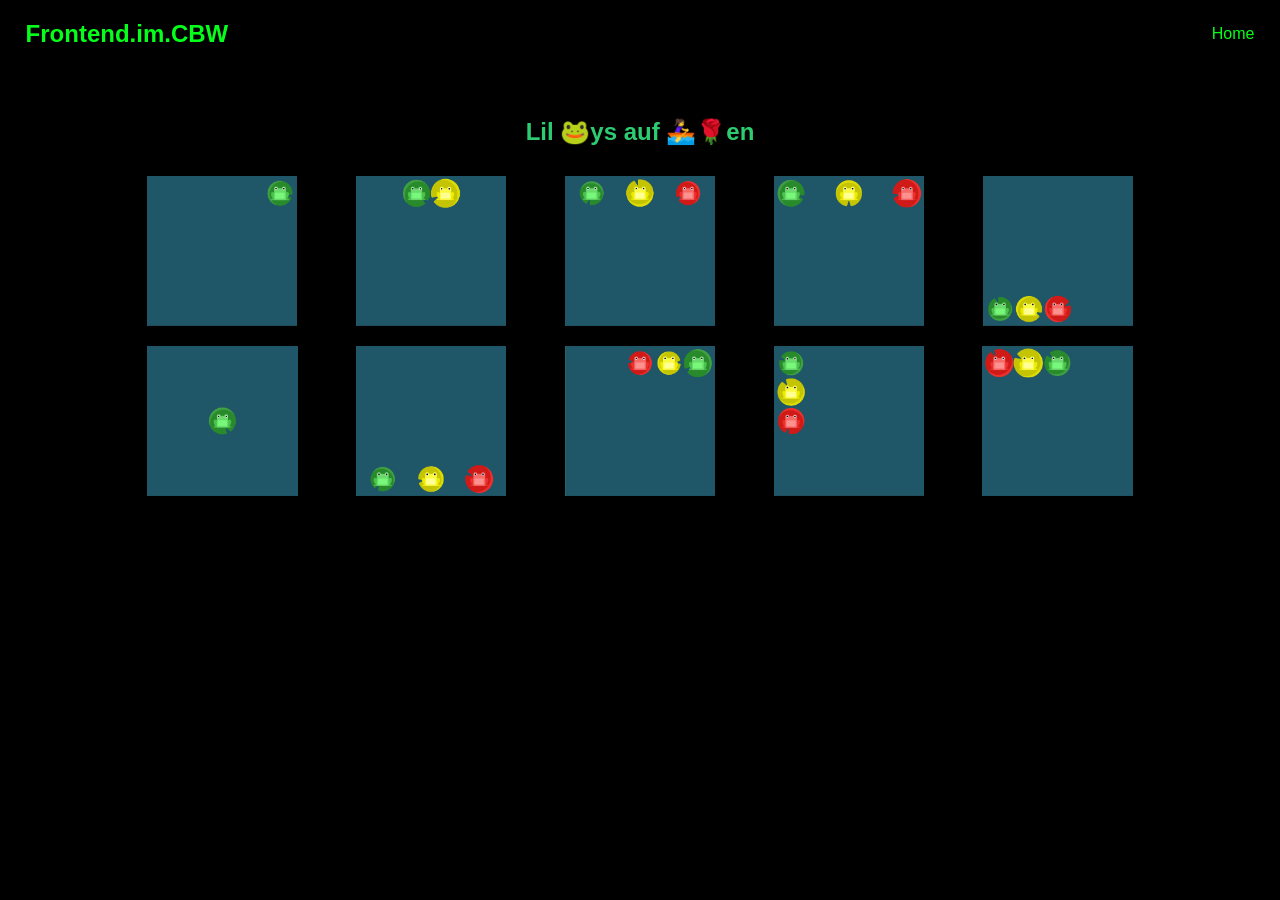
==== index.html @ af6330e0 "Mein erster Upload" ====
<!DOCTYPE html>
<html lang="en">
<head>
    <meta charset="UTF-8">
    <meta name="viewport" content="width=device-width, initial-scale=1.0">
    <link rel="stylesheet" href="css/styles.css">
    <title>Document</title>
</head>
<body>

<header class="main-header">
  <div class="logo">Frontend.im.CBW</div>
  <nav>
    <ul class="nav-links">
      <li><a href="#">Home</a></li>
    </ul>
  </nav>
</header>

    <section class="hero-section">
  <h1 >Lil 🐸ys auf 🚣‍♀️🌹en</h1>
  <div class="hero-grid">
    <div class="box"><img src="assets/01-teich.png"></div>
    <div class="box"><img src="assets/02-teich.png"></div>
    <div class="box"><img src="assets/03-teich.png"></div>
    <div class="box"><img src="assets/04-teich.png"></div>
    <div class="box"><img src="assets/05-teich.png"></div>
    <div class="box"><img src="assets/06-teich.png"></div>
    <div class="box"><img src="assets/07-teich.png"></div>
    <div class="box"><img src="assets/08-teich.png"></div>
    <div class="box"><img src="assets/09-teich.png"></div>
    <div class="box"><img src="assets/10-teich.png"></div>
  </div>

</section>
</body>
</html>
---- css/styles.css ----
/* Grund-Setup */
* {
  margin: 0;
  padding: 0;
  box-sizing: border-box;
  font-family: 'Segoe UI', sans-serif;
  background-color: #000000;
}

.main-header {
  display: flex;
  justify-content: space-between; /* Schiebt Logo nach links, Nav nach rechts */
  align-items: center;        /* Zentriert alles vertikal */
  padding: 20px 2%;          /* Abstand nach innen */
  background-color: #000000;
  box-shadow: 0 2px 10px rgba(0,0,0,0.1); /* Sanfter Schatten */
  position: sticky;           /* Bleibt oben kleben */
  top: 0;
  z-index: 1000;
}

.logo {
  font-size: 1.5rem;
  font-weight: bold;
  color: #06ff1a;
  cursor: pointer;
}

.nav-links {
  list-style: none;           /* Entfernt die Aufzählungspunkte */
  display: flex;
  gap: 25px;                  /* Abstand zwischen den Links */
}

.nav-links a {
  text-decoration: none;      /* Entfernt den Unterstrich */
  color: #06ff1a;
  transition: color 0.3s;     /* Sanfter Übergang beim Drüberfahren */
}

.nav-links a:hover {
  color: #ff0000;             /* Farbe ändert sich beim Hovern */
}

/*Hero section*/

.hero-section {
  padding: 50px 10%;
  text-align: center;
  background-color: #000000;
}

.hero-section h1 {
  margin-bottom: 30px;
  color: #2ecc71; 
}

.hero-grid {
  display: grid;
  /* Erstellt 5 Spalten, die alle gleich breit sind (1fr = 1 fraction) */
  grid-template-columns: repeat(5, 1fr); 
  /* Abstand zwischen den Kästen */
  gap: 20px; 
}

.box {
  background-color: #ffffff;
  color: rgb(255, 65, 65);
  height: 150px; /* Höhe der Kästen */
  display: flex;
  align-items: center;
  justify-content: center;
  font-size: 1.5rem;
  font-weight: bold;
  border-radius: 10px;
  transition: transform 0.3s, background-color 0.3s;
  cursor: pointer;
  overflow: hidden; /* Schneidet alles ab, was über den Rand der Box geht */
  padding: 0;       /* Falls du vorher Padding hattest, nimm es für Bilder weg */
  flex-shrink: 0; 
  flex-basis: auto;
}

  .box img {
  width: 100% !important;
  height: 100% !important;
  object-fit: contain !important; /* WICHTIG: Das Bild wird beschnitten, damit es nicht verzerrt */
  display: block;   /* Entfernt kleine Lücken unter dem Bild */
}

/* Ein kleiner Effekt beim Drüberfahren */
.box:hover {
  transform: scale(1.05);
  background-color: #0056b3;
}
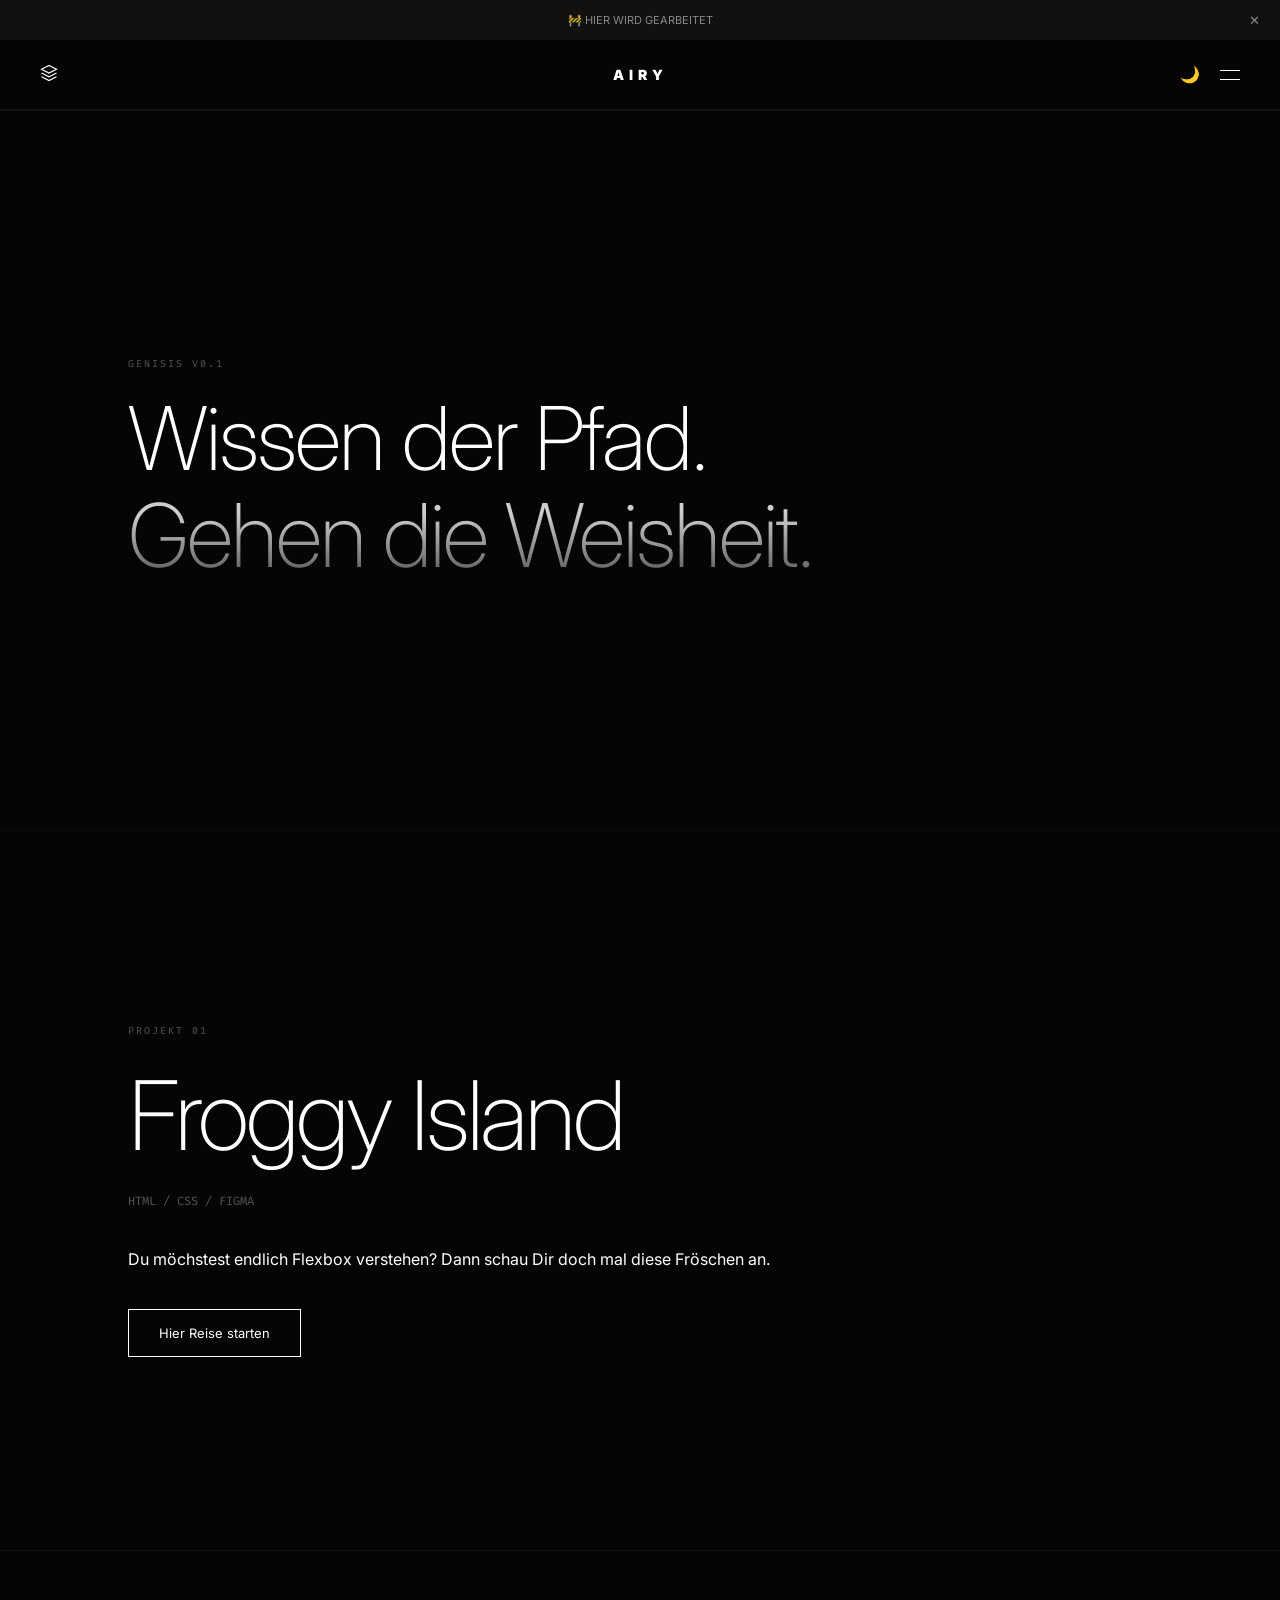
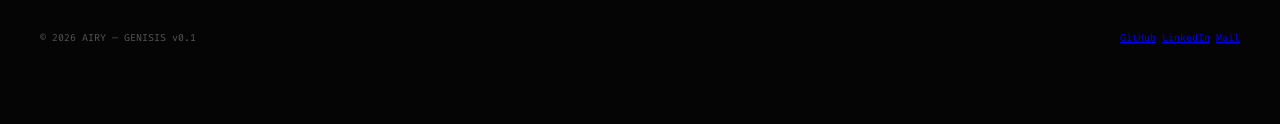
==== commit 527cfcd4: "Großes Update. Neue Main Seite mit Link zum Froggy Island Projekt" ====
--- a/index.html
+++ b/index.html
@@ -1,37 +1,134 @@
 <!DOCTYPE html>
-<html lang="en">
+<html lang="de">
 <head>
     <meta charset="UTF-8">
     <meta name="viewport" content="width=device-width, initial-scale=1.0">
-    <link rel="stylesheet" href="css/styles.css">
-    <title>Document</title>
+    <title>AIRY</title>
+    <link rel="stylesheet" href="assets/css/01-style-index.css">
+    <link href="https://fonts.googleapis.com/css2?family=Fira+Code:wght@300&family=Inter:wght@200;400;900&display=swap" rel="stylesheet">
 </head>
-<body>
+<body class="dark-mode">
 
-<header class="main-header">
-  <div class="logo">Frontend.im.CBW</div>
-  <nav>
-    <ul class="nav-links">
-      <li><a href="#">Home</a></li>
-    </ul>
-  </nav>
-</header>
+    <div class="news-bar" id="newsBar">
+        <p>🚧 HIER WIRD GEARBEITET</p>
+        <button onclick="closeNews()">✕</button>
+    </div>
 
-    <section class="hero-section">
-  <h1 >Lil 🐸ys auf 🚣‍♀️🌹en</h1>
-  <div class="hero-grid">
-    <div class="box"><img src="assets/01-teich.png"></div>
-    <div class="box"><img src="assets/02-teich.png"></div>
-    <div class="box"><img src="assets/03-teich.png"></div>
-    <div class="box"><img src="assets/04-teich.png"></div>
-    <div class="box"><img src="assets/05-teich.png"></div>
-    <div class="box"><img src="assets/06-teich.png"></div>
-    <div class="box"><img src="assets/07-teich.png"></div>
-    <div class="box"><img src="assets/08-teich.png"></div>
-    <div class="box"><img src="assets/09-teich.png"></div>
-    <div class="box"><img src="assets/10-teich.png"></div>
-  </div>
+    <header class="main-header" id="mainHeader">
+        <div class="header-col left">
+            <div class="status-icon">
+                <svg width="18" height="18" viewBox="0 0 24 24" fill="none" stroke="currentColor" stroke-width="1.5"><path d="M12 2L2 7l10 5 10-5-10-5zM2 17l10 5 10-5M2 12l10 5 10-5"/></svg>
+            </div>
+        </div>
+        <div class="header-col center">
+            <a href="#" class="logo-text">AIRY</a>
+        </div>
+        <div class="header-col right">
+            <button id="themeToggle" class="ui-btn">🌙</button>
+            <button id="burgerBtn" class="burger">
+                <span></span><span></span>
+            </button>
+        </div>
 
-</section>
+        <nav class="nav-panel" id="navPanel">
+            <div class="panel-inner">
+                <div class="panel-grid">
+                    <div class="grid-col">
+                        <span class="label">Navigation</span>
+                        <div class="link-list">
+                            <a href="#me">Me</a>
+                            <a href="#projekte">Projekte</a>
+                            <a href="#kontakt">Kontakt</a>
+                        </div>
+                    </div>
+                    <div class="grid-col">
+                        <span class="label">Featured</span>
+                        <a href="#froggy-island" class="featured-link">
+                            <span class="project-name">Froggy Island</span>
+                            <span class="project-desc">Mit Figma zum Verständniss</span>
+                        </a>
+                    </div>
+                    <div class="grid-col">
+                        <span class="label">Suche</span>
+                        <div class="search-wrap">
+                            <input type="text" placeholder="Wissen finden..." id="searchInput">
+                        </div>
+                    </div>
+                </div>
+            </div>
+        </nav>
+    </header>
+
+    <main id="mainContent">
+        <section class="hero fade-in">
+            <div class="hero-content">
+                <span class="label">GENISIS v0.1</span>
+                <h1 class="hero-title">
+                    Wissen der Pfad.<br>
+                    <span class="gradient-text">Gehen die Weisheit.</span>
+                </h1>
+            </div>
+        </section>
+
+        <section id="froggy-island" class="project-preview">
+            <div class="project-container">
+                <span class="label">Projekt 01</span>
+                <h2 class="project-title">Froggy Island</h2>
+                <p class="project-meta">HTML / CSS / FIGMA</p>
+                <div class="project-description">
+                    <p>Du möchstest endlich Flexbox verstehen? Dann schau Dir doch mal diese Fröschen an.</p>
+                </div>
+                <a href="assets/pages/froggy-island.html" class="details-btn">Hier Reise starten</a>
+            </div>
+        </section>
+    </main>
+
+    <footer class="main-footer">
+        <div class="footer-left">
+            <p>&copy; 2026 AIRY — <span class="fira">GENISIS v0.1</span></p>
+        </div>
+        <div class="footer-right">
+            <a href="https://github.com/AMetolli" target="_blank">GitHub</a>
+            <a href="https://www.linkedin.com/in/altin-metolli/" target="_blank">LinkedIn</a>
+            <a href="mailto:hallo@airy.de">Mail</a>
+        </div>
+    </footer>
+
+    <script>
+        // News Bar schließen
+        function closeNews() {
+            document.getElementById('newsBar').style.display = 'none';
+            document.getElementById('mainHeader').style.top = '0';
+            document.body.style.paddingTop = 'var(--header-h)';
+        }
+        
+        // Theme Switcher
+        const themeBtn = document.getElementById('themeToggle');
+        themeBtn.addEventListener('click', () => {
+            document.body.classList.toggle('light-mode');
+            themeBtn.innerText = document.body.classList.contains('light-mode') ? '☀️' : '🌙';
+        });
+
+        // Panel Steuerung
+        const burger = document.getElementById('burgerBtn');
+        const panel = document.getElementById('navPanel');
+        const main = document.getElementById('mainContent');
+
+        burger.addEventListener('click', () => {
+            burger.classList.toggle('active');
+            panel.classList.toggle('open');
+            main.classList.toggle('blur');
+        });
+
+        // Automatisches Schließen bei Link-Klick (für Smooth Scroll)
+        const navLinks = document.querySelectorAll('.nav-panel a');
+        navLinks.forEach(link => {
+            link.addEventListener('click', () => {
+                burger.classList.remove('active');
+                panel.classList.remove('open');
+                main.classList.remove('blur');
+            });
+        });
+    </script>
 </body>
 </html>
--- a/assets/css/01-style-index.css
+++ b/assets/css/01-style-index.css
@@ -0,0 +1,167 @@
+/* --- 1. GLOBALE VARIABLEN & BASIS --- */
+:root {
+    --bg: #050505;
+    --text: #FFFFFF;
+    --accent: #555555;
+    --header-h: 70px;
+    --news-h: 40px;
+}
+
+body.light-mode {
+    --bg: #FFFFFF;
+    --text: #050505;
+    --accent: #AAAAAA;
+}
+
+* { margin: 0; padding: 0; box-sizing: border-box; }
+
+html {
+    scroll-behavior: smooth;
+}
+
+body {
+    background-color: var(--bg);
+    color: var(--text);
+    font-family: 'Inter', sans-serif;
+    padding-top: calc(var(--header-h) + var(--news-h));
+    transition: background 0.4s ease;
+    min-height: 100vh;
+    display: flex;
+    flex-direction: column;
+}
+
+/* --- 2. HEADER & NEWS BAR --- */
+.news-bar { 
+    position: fixed; top: 0; width: 100%; height: var(--news-h); 
+    background: #111; color: #888; display: flex; 
+    justify-content: center; align-items: center; 
+    font-size: 11px; z-index: 1001; 
+}
+
+.news-bar button { 
+    position: absolute; right: 20px; background: none; 
+    border: none; color: #888; cursor: pointer; 
+}
+
+.main-header {
+    height: var(--header-h); width: 100%; position: fixed;
+    top: var(--news-h); left: 0; z-index: 1000;
+    background: var(--bg); border-bottom: 1px solid rgba(255,255,255,0.05);
+    display: flex; padding: 0 40px; transition: all 0.3s ease;
+}
+
+.header-col { flex: 1; display: flex; align-items: center; }
+.center { justify-content: center; }
+.right { justify-content: flex-end; gap: 20px; }
+
+.logo-text { 
+    font-weight: 900; font-size: 14px; letter-spacing: 5px; 
+    text-decoration: none; color: var(--text); 
+}
+
+/* --- 3. NAV-PANEL (DROPDOWN) --- */
+.nav-panel {
+    position: absolute; top: var(--header-h); left: 0; width: 100%;
+    background: var(--bg); border-bottom: 1px solid rgba(255,255,255,0.05);
+    max-height: 0; overflow: hidden;
+    transition: max-height 0.6s cubic-bezier(0.16, 1, 0.3, 1);
+    z-index: -1;
+}
+
+.nav-panel.open { max-height: 450px; }
+
+.panel-inner { padding: 60px 40px; max-width: 1200px; margin: 0 auto; }
+
+.panel-grid { display: grid; grid-template-columns: 1.5fr 1fr 1fr; gap: 40px; }
+
+.label {
+    display: block; font-family: 'Fira Code', monospace;
+    font-size: 10px; text-transform: uppercase;
+    color: var(--accent); margin-bottom: 20px; letter-spacing: 2px;
+}
+
+.link-list a {
+    display: block; font-size: 2.2rem; font-weight: 200;
+    text-decoration: none; color: var(--text);
+    margin-bottom: 10px; transition: opacity 0.3s;
+}
+
+.link-list a:hover { opacity: 0.5; }
+
+.featured-link { text-decoration: none; color: var(--text); }
+.project-name { display: block; font-size: 1.2rem; font-weight: 400; }
+.project-desc { font-size: 0.9rem; color: var(--accent); }
+
+.search-wrap input {
+    width: 100%; background: none; border: none;
+    border-bottom: 1px solid var(--accent);
+    padding: 10px 0; color: var(--text); font-family: inherit; outline: none;
+}
+
+/* --- 4. ANIMATIONEN & EFFEKTE --- */
+.burger { 
+    width: 20px; height: 10px; display: flex; 
+    flex-direction: column; justify-content: space-between; 
+    background: none; border: none; cursor: pointer; 
+}
+
+.burger span { width: 100%; height: 1px; background: var(--text); transition: 0.3s; }
+.burger.active span:nth-child(1) { transform: translateY(4.5px) rotate(45deg); }
+.burger.active span:nth-child(2) { transform: translateY(-4.5px) rotate(-45deg); }
+
+.ui-btn { background: none; border: none; color: var(--text); cursor: pointer; font-size: 16px; }
+
+#mainContent {
+    transition: filter 0.6s cubic-bezier(0.16, 1, 0.3, 1);
+    will-change: filter;
+}
+
+#mainContent.blur {
+    filter: blur(15px) brightness(0.7);
+    pointer-events: none;
+}
+
+/* HERO VEREDELUNG */
+.hero { height: 80vh; display: flex; align-items: center; padding: 0 10%; }
+.hero-title { font-size: clamp(2.5rem, 8vw, 5.5rem); font-weight: 200; line-height: 1.1; letter-spacing: -2px; }
+
+.gradient-text {
+    background: linear-gradient(180deg, var(--text) 30%, var(--accent) 100%);
+    -webkit-background-clip: text; -webkit-text-fill-color: transparent;
+    opacity: 0.8;
+}
+
+.fade-in { animation: reveal 1.8s cubic-bezier(0.16, 1, 0.3, 1) forwards; }
+
+@keyframes reveal {
+    from { opacity: 0; transform: translateY(20px); filter: blur(10px); }
+    to { opacity: 1; transform: translateY(0); filter: blur(0); }
+}
+
+/* --- 5. PROJEKT & FOOTER --- */
+.project-preview {
+    padding: 150px 10%; min-height: 80vh;
+    display: flex; align-items: center;
+    border-top: 1px solid rgba(255, 255, 255, 0.03);
+}
+
+.project-title { font-size: clamp(3rem, 10vw, 6rem); font-weight: 200; letter-spacing: -3px; margin: 20px 0; }
+.project-meta { font-family: 'Fira Code', monospace; font-size: 12px; color: var(--accent); text-transform: uppercase; margin-bottom: 40px; }
+
+.details-btn {
+    display: inline-block; margin-top: 40px; padding: 15px 30px;
+    border: 1px solid var(--text); color: var(--text);
+    text-decoration: none; font-size: 13px; transition: all 0.3s ease;
+}
+.details-btn:hover { background: var(--text); color: var(--bg); }
+
+.main-footer {
+    padding: 80px 40px; border-top: 1px solid rgba(255, 255, 255, 0.05);
+    background: var(--bg); display: flex; justify-content: space-between;
+    font-family: 'Fira Code', monospace; font-size: 10px; color: var(--accent);
+}
+
+.footer-links { display: flex; gap: 30px; }
+.footer-links a { text-decoration: none; color: var(--accent); transition: color 0.3s; }
+.footer-links a:hover { color: var(--text); }
+.fira { font-family: 'Fira Code', monospace; }
